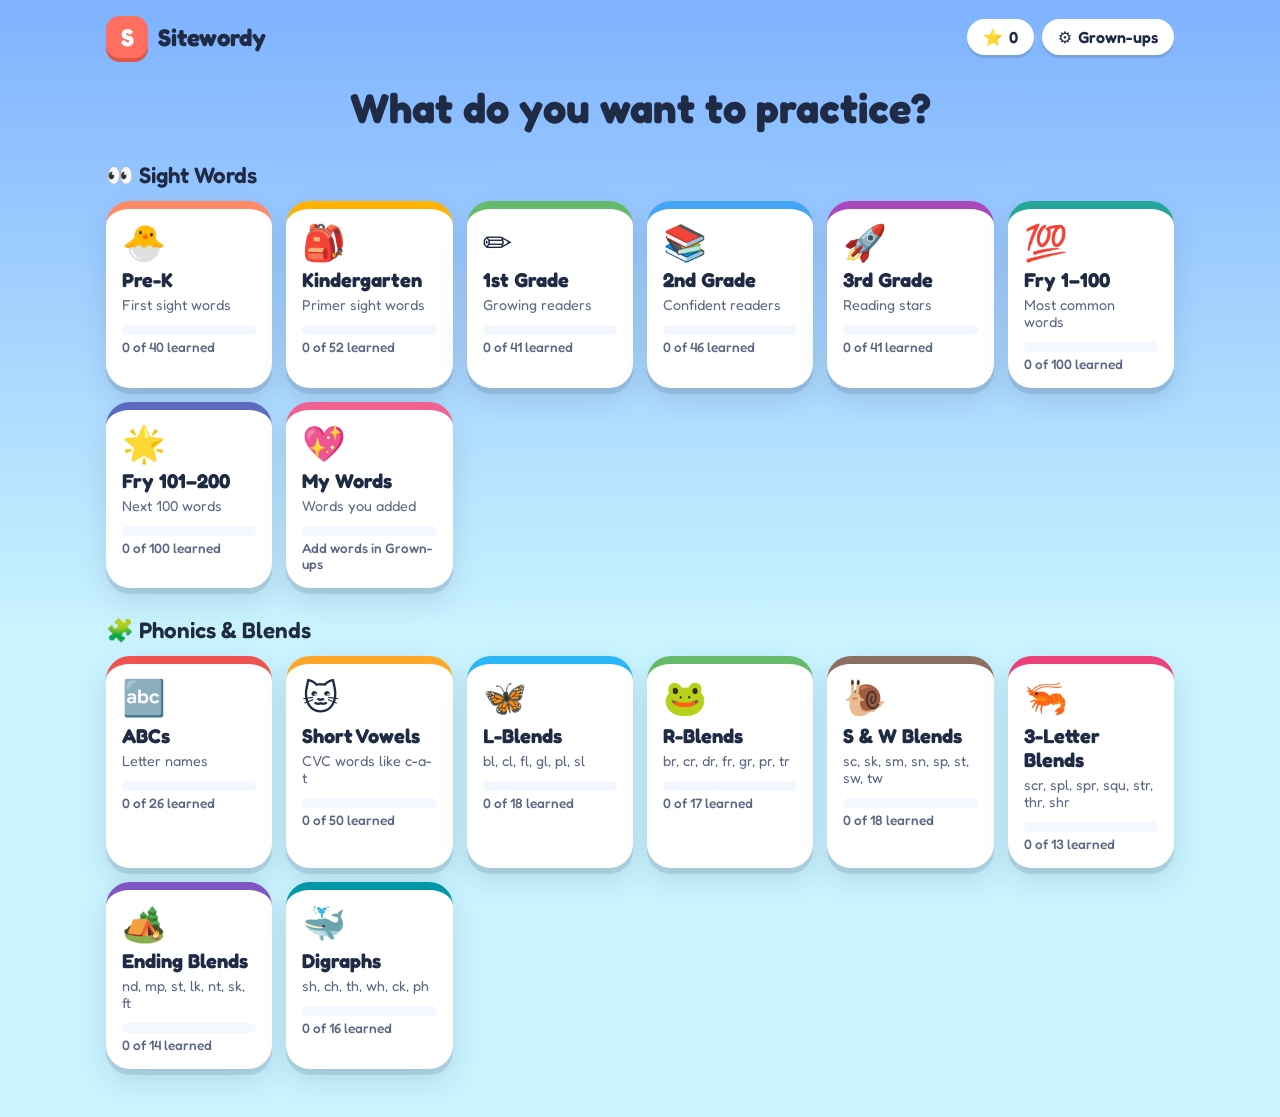
==== game.html @ a6899a13 "Revamp Sitewordy: grade-level sight words, phonics lists, and new games - Replace word lists with Do" ====
<!DOCTYPE html>
<html lang="en" data-theme="sky">
<head>
    <meta charset="UTF-8">
    <meta name="viewport" content="width=device-width, initial-scale=1.0">
    <meta name="theme-color" content="#4f8fe6">
    <title>Play · Sitewordy</title>
    <link rel="icon" href="icon.svg" type="image/svg+xml">
    <link rel="manifest" href="manifest.json">
    <link rel="preconnect" href="https://fonts.googleapis.com">
    <link rel="preconnect" href="https://fonts.gstatic.com" crossorigin>
    <link href="https://fonts.googleapis.com/css2?family=Andika:wght@400;700&family=Fredoka:wght@400;500;600;700&display=swap" rel="stylesheet">
    <link rel="stylesheet" href="styles.css">
</head>
<body class="app">
    <!-- ================= HOME: pick a word list ================= -->
    <section id="screen-home" class="screen" aria-labelledby="home-title">
        <header class="topbar">
            <a href="index.html" class="brand" aria-label="Sitewordy home">
                <span class="brand-mark" aria-hidden="true">S</span>Sitewordy
            </a>
            <div class="topbar-actions">
                <button type="button" class="chip-btn" id="open-stickers" aria-label="Open sticker book">
                    <span aria-hidden="true">⭐</span> <span id="star-total">0</span>
                </button>
                <button type="button" class="chip-btn" id="open-grownups">
                    <span aria-hidden="true">⚙️</span> Grown-ups
                </button>
            </div>
        </header>

        <main class="home-main">
            <h1 id="home-title" class="home-title">What do you want to practice?</h1>

            <h2 class="group-title"><span aria-hidden="true">👀</span> Sight Words</h2>
            <div class="list-grid" id="sight-lists"></div>

            <h2 class="group-title"><span aria-hidden="true">🧩</span> Phonics &amp; Blends</h2>
            <div class="list-grid" id="phonics-lists"></div>
        </main>
    </section>

    <!-- ================= PLAY ================= -->
    <section id="screen-play" class="screen" hidden aria-label="Practice">
        <header class="play-bar">
            <button type="button" class="icon-btn" id="exit-play" aria-label="Stop and go back">✕</button>
            <div class="progress-track" aria-hidden="true"><div class="progress-fill" id="round-progress"></div></div>
            <div class="round-stars" aria-live="polite"><span aria-hidden="true">⭐</span> <span id="round-stars">0</span></div>
        </header>

        <main class="play-main">
            <!-- Flash cards -->
            <div id="flash-view" class="mode-view" hidden>
                <div class="timer-track" id="timer-track" hidden><div class="timer-fill" id="timer-fill"></div></div>
                <button type="button" class="word-card" id="flash-word" aria-label="Hear this word">
                    <span class="word-text" id="flash-text"></span>
                    <span class="tiles" id="flash-tiles" hidden></span>
                    <span class="card-hint">Tap to hear it</span>
                </button>
                <div class="helper-row">
                    <button type="button" class="helper-btn" id="hear-btn"><span aria-hidden="true">🔊</span> Hear it</button>
                    <button type="button" class="helper-btn" id="blend-btn" hidden><span aria-hidden="true">🧩</span> Blend it</button>
                    <button type="button" class="helper-btn mic" id="mic-btn" hidden><span aria-hidden="true">🎤</span> <span class="mic-label">Read it to me</span></button>
                </div>
                <p class="feedback" id="flash-feedback" aria-live="polite"></p>
                <div class="answer-row">
                    <button type="button" class="big-btn again" id="again-btn"><span aria-hidden="true">🔁</span> Practice again</button>
                    <button type="button" class="big-btn gotit" id="gotit-btn"><span aria-hidden="true">👍</span> Got it!</button>
                </div>
            </div>

            <!-- Find it -->
            <div id="find-view" class="mode-view" hidden>
                <div class="find-prompt">
                    <button type="button" class="speaker-btn" id="find-speak" aria-label="Hear the word again">🔊</button>
                    <p id="find-label">Find the word you hear!</p>
                </div>
                <div class="choices" id="find-choices"></div>
                <p class="feedback" id="find-feedback" aria-live="polite"></p>
            </div>
        </main>
    </section>

    <!-- ================= DONE ================= -->
    <section id="screen-done" class="screen" hidden aria-labelledby="done-title">
        <main class="done-main">
            <div class="done-card">
                <div class="done-stars" id="done-stars" aria-hidden="true"></div>
                <h1 id="done-title">Great job!</h1>
                <p id="done-summary" class="done-summary"></p>
                <div id="new-sticker" class="new-sticker" hidden></div>
                <div id="practice-wrap" hidden>
                    <h2 class="small-title">Words to keep practicing</h2>
                    <div class="word-chips" id="practice-words"></div>
                </div>
                <div class="done-actions">
                    <button type="button" class="big-btn again" id="practice-missed-btn" hidden><span aria-hidden="true">🔁</span> Practice these</button>
                    <button type="button" class="big-btn gotit" id="play-again-btn"><span aria-hidden="true">▶️</span> Play again</button>
                    <button type="button" class="link-btn" id="new-list-btn">Pick different words</button>
                </div>
            </div>
        </main>
    </section>

    <!-- ================= DIALOG: choose a game ================= -->
    <dialog id="mode-dialog" class="sheet" aria-labelledby="mode-title">
        <form method="dialog" class="sheet-inner">
            <button type="submit" class="icon-btn sheet-close" value="cancel" aria-label="Close">✕</button>
            <p class="sheet-eyebrow" id="mode-eyebrow"></p>
            <h2 id="mode-title">How do you want to play?</h2>
            <div class="mode-options">
                <button type="submit" class="mode-option" value="flash">
                    <span class="mode-emoji" aria-hidden="true">🃏</span>
                    <span><strong>Flash Cards</strong><small>Read each word out loud. Great with a grown-up!</small></span>
                </button>
                <button type="submit" class="mode-option" value="find">
                    <span class="mode-emoji" aria-hidden="true">👂</span>
                    <span><strong>Find It!</strong><small>Listen to the word, then tap the right card.</small></span>
                </button>
            </div>
            <fieldset class="segmented">
                <legend>How many words?</legend>
                <label><input type="radio" name="round-size" value="10" checked><span>10</span></label>
                <label><input type="radio" name="round-size" value="20"><span>20</span></label>
                <label><input type="radio" name="round-size" value="0"><span>All</span></label>
            </fieldset>
        </form>
    </dialog>

    <!-- ================= DIALOG: sticker book ================= -->
    <dialog id="sticker-dialog" class="sheet" aria-labelledby="sticker-title">
        <form method="dialog" class="sheet-inner">
            <button type="submit" class="icon-btn sheet-close" aria-label="Close">✕</button>
            <h2 id="sticker-title">My Sticker Book</h2>
            <p class="muted" id="sticker-next"></p>
            <div class="sticker-grid" id="sticker-grid"></div>
        </form>
    </dialog>

    <!-- ================= DIALOG: grown-ups ================= -->
    <dialog id="grownups-dialog" class="sheet wide" aria-labelledby="grownups-title">
        <div class="sheet-inner">
            <form method="dialog"><button type="submit" class="icon-btn sheet-close" aria-label="Close">✕</button></form>
            <h2 id="grownups-title">Grown-ups Corner</h2>

            <div class="settings">
                <label class="setting">
                    <span>Sound effects</span>
                    <input type="checkbox" id="set-sound" class="switch">
                </label>
                <label class="setting">
                    <span>Voice speed</span>
                    <select id="set-rate">
                        <option value="0.7">Slow</option>
                        <option value="0.85">Normal</option>
                        <option value="1">Quick</option>
                    </select>
                </label>
                <label class="setting">
                    <span>Flash card timer</span>
                    <select id="set-timer">
                        <option value="0">Off</option>
                        <option value="5">5 seconds</option>
                        <option value="10">10 seconds</option>
                        <option value="15">15 seconds</option>
                    </select>
                </label>
                <label class="setting">
                    <span>Colors</span>
                    <select id="set-theme">
                        <option value="sky">Sky</option>
                        <option value="sunny">Sunny</option>
                        <option value="night">Night</option>
                    </select>
                </label>
            </div>

            <h3>My Words</h3>
            <p class="muted">Add spelling words, names, or anything your child is learning. They show up as their own list.</p>
            <form class="add-word" id="add-word-form">
                <label for="custom-word" class="visually-hidden">New word</label>
                <input type="text" id="custom-word" maxlength="24" autocomplete="off" autocapitalize="off" spellcheck="false" placeholder="Type a word">
                <button type="submit" class="small-btn">Add</button>
            </form>
            <div class="word-chips editable" id="custom-words"></div>

            <h3>Progress</h3>
            <p class="muted">A word counts as <strong>learned</strong> after your child gets it right 3 times.</p>
            <div class="progress-table" id="progress-table"></div>
            <button type="button" class="link-btn danger" id="reset-progress">Reset all progress</button>
        </div>
    </dialog>

    <div class="toast" id="toast" role="status" aria-live="polite"></div>
    <div class="confetti-layer" id="confetti" aria-hidden="true"></div>

    <audio id="correct-sound" src="sounds/correct.mp3" preload="auto"></audio>
    <audio id="incorrect-sound" src="sounds/incorrect.mp3" preload="auto"></audio>

    <script src="js/words.js"></script>
    <script src="js/speech.js"></script>
    <script src="js/app.js"></script>
</body>
</html>
---- styles.css ----
/* ================= Theme tokens ================= */
:root,
[data-theme="sky"] {
    --bg-top: #7fb2ff;
    --bg-bottom: #c9f3ff;
    --surface: #ffffff;
    --surface-soft: #f3f7ff;
    --text: #1f2a44;
    --muted: #5b6784;
    --brand: #ff6f61;
    --brand-dark: #e2544a;
    --accent: #4f8fe6;
    --good: #2fb36d;
    --good-dark: #23915a;
    --again: #ffb74d;
    --again-dark: #f09a1c;
    --focus-mark: #ff6f61;
    --shadow: 0 6px 0 rgba(31, 42, 68, 0.12), 0 12px 28px rgba(31, 42, 68, 0.12);
    --radius: 24px;
    color-scheme: light;
}

[data-theme="sunny"] {
    --bg-top: #ffd76e;
    --bg-bottom: #fff4d1;
    --accent: #f08a24;
    --focus-mark: #e0533d;
}

[data-theme="night"] {
    --bg-top: #1b2140;
    --bg-bottom: #2d3561;
    --surface: #2a3157;
    --surface-soft: #343c68;
    --text: #f4f6ff;
    --muted: #b7bfdc;
    --accent: #8fb4ff;
    --focus-mark: #ff9a8f;
    --shadow: 0 6px 0 rgba(0, 0, 0, 0.25), 0 12px 28px rgba(0, 0, 0, 0.3);
    color-scheme: dark;
}

/* ================= Base ================= */
*,
*::before,
*::after { box-sizing: border-box; }

[hidden] { display: none !important; }

html { -webkit-text-size-adjust: 100%; background: var(--bg-bottom); }

body {
    margin: 0;
    min-height: 100vh;
    font-family: 'Fredoka', 'Trebuchet MS', system-ui, sans-serif;
    color: var(--text);
    background: linear-gradient(180deg, var(--bg-top), var(--bg-bottom) 70vh) no-repeat, var(--bg-bottom);
    -webkit-tap-highlight-color: transparent;
}

button { font: inherit; color: inherit; cursor: pointer; }
button:disabled { cursor: default; }

:focus-visible { outline: 4px solid var(--accent); outline-offset: 3px; }

.muted { color: var(--muted); }

.visually-hidden {
    position: absolute; width: 1px; height: 1px; overflow: hidden;
    clip: rect(0 0 0 0); white-space: nowrap;
}

/* Early-reader font: single-story "a" and "g" like kids learn to write. */
.word-text, .choice, .word-chip, .tile, .reader-font {
    font-family: 'Andika', 'Comic Sans MS', system-ui, sans-serif;
}

/* ================= Shared pieces ================= */
.brand {
    display: inline-flex; align-items: center; gap: 10px;
    font-weight: 700; font-size: 1.5rem; color: var(--text); text-decoration: none;
}

.brand-mark {
    display: grid; place-items: center;
    width: 42px; height: 42px; border-radius: 14px;
    background: var(--brand); color: #fff; font-size: 1.5rem;
    box-shadow: 0 4px 0 var(--brand-dark);
}

.chip-btn {
    display: inline-flex; align-items: center; gap: 6px;
    border: 0; border-radius: 999px; padding: 8px 16px;
    background: var(--surface); box-shadow: 0 3px 0 rgba(0, 0, 0, 0.12);
    font-weight: 600;
}

.icon-btn {
    display: grid; place-items: center;
    width: 48px; height: 48px; border: 0; border-radius: 50%;
    background: var(--surface); box-shadow: 0 3px 0 rgba(0, 0, 0, 0.12);
    font-size: 1.3rem; font-weight: 700;
}

.big-btn {
    display: inline-flex; align-items: center; justify-content: center; gap: 10px;
    min-height: 64px; padding: 12px 28px; border: 0; border-radius: 20px;
    font-size: 1.35rem; font-weight: 600; color: #fff;
    transition: transform 0.1s ease, box-shadow 0.1s ease;
}
.big-btn:active:not(:disabled) { transform: translateY(4px); }
.big-btn:disabled { opacity: 0.55; }
.big-btn.gotit { background: var(--good); box-shadow: 0 6px 0 var(--good-dark); }
.big-btn.gotit:active:not(:disabled) { box-shadow: 0 2px 0 var(--good-dark); }
.big-btn.again { background: var(--again); box-shadow: 0 6px 0 var(--again-dark); color: #4a2b00; }
.big-btn.again:active:not(:disabled) { box-shadow: 0 2px 0 var(--again-dark); }
.big-btn.brand { background: var(--brand); box-shadow: 0 6px 0 var(--brand-dark); text-decoration: none; }

.small-btn {
    border: 0; border-radius: 14px; padding: 10px 18px;
    background: var(--accent); color: #fff; font-weight: 600;
}

.link-btn {
    border: 0; background: none; padding: 10px;
    color: var(--muted); font-weight: 600; text-decoration: underline;
}
.link-btn.danger { color: #d94141; }

/* ================= App: home ================= */
.topbar {
    display: flex; align-items: center; justify-content: space-between; gap: 12px;
    max-width: 1100px; margin: 0 auto; padding: 16px;
}
.topbar-actions { display: flex; gap: 8px; }

.home-main { max-width: 1100px; margin: 0 auto; padding: 0 16px 48px; }

.home-title {
    margin: 8px 0 20px; text-align: center;
    font-size: clamp(1.7rem, 5vw, 2.6rem); font-weight: 700;
}

.group-title { margin: 28px 0 12px; font-size: 1.4rem; font-weight: 600; }

.list-grid {
    display: grid; gap: 14px;
    grid-template-columns: repeat(auto-fill, minmax(160px, 1fr));
}

.list-tile {
    --tile: var(--accent);
    position: relative;
    display: flex; flex-direction: column; align-items: flex-start; gap: 4px;
    padding: 16px; border: 0; border-radius: var(--radius);
    background: var(--surface); box-shadow: var(--shadow);
    border-top: 8px solid var(--tile);
    text-align: left;
    transition: transform 0.15s ease;
}
.list-tile:hover { transform: translateY(-3px); }
.list-tile:active { transform: translateY(2px); }
.tile-emoji { font-size: 2.2rem; line-height: 1; margin-bottom: 4px; }
.tile-title { font-size: 1.25rem; font-weight: 700; }
.tile-sub { font-size: 0.9rem; color: var(--muted); }
.tile-count { font-size: 0.85rem; color: var(--muted); font-weight: 500; }

.tile-meter {
    display: block; width: 100%; height: 10px; margin-top: 8px;
    border-radius: 999px; background: var(--surface-soft); overflow: hidden;
}
.tile-meter > span {
    display: block; height: 100%; border-radius: inherit;
    background: var(--tile, var(--accent)); transition: width 0.4s ease;
}

/* ================= App: play ================= */
.play-bar {
    display: flex; align-items: center; gap: 14px;
    max-width: 900px; margin: 0 auto; padding: 16px;
}

.progress-track {
    flex: 1; height: 18px; border-radius: 999px;
    background: rgba(255, 255, 255, 0.55); overflow: hidden;
}
.progress-fill {
    height: 100%; width: 0; border-radius: inherit;
    background: var(--good); transition: width 0.4s ease;
}

.round-stars {
    min-width: 72px; padding: 8px 14px; border-radius: 999px;
    background: var(--surface); font-weight: 700; text-align: center;
}

.play-main { max-width: 760px; margin: 0 auto; padding: 8px 16px 40px; }
.mode-view { display: flex; flex-direction: column; align-items: center; gap: 18px; }

.timer-track {
    width: min(420px, 100%); height: 10px; border-radius: 999px;
    background: rgba(255, 255, 255, 0.55); overflow: hidden;
}
.timer-fill { height: 100%; width: 100%; background: var(--again); border-radius: inherit; }

.word-card {
    position: relative;
    display: flex; flex-direction: column; align-items: center; justify-content: center;
    width: 100%; min-height: min(46vh, 340px); padding: 32px 16px 48px;
    border: 0; border-radius: 36px;
    background: var(--surface); box-shadow: var(--shadow);
}
.word-card.enter { animation: card-in 0.35s ease-out; }
.word-card.pop { animation: pop 0.45s ease; }
.word-card.nudge { animation: nudge 0.4s ease; }

.word-text {
    font-size: clamp(4rem, 17vw, 8.5rem); font-weight: 700; line-height: 1.1;
    color: var(--text); word-break: break-word;
}
.word-text mark, .choice mark, .word-chip mark {
    background: none; color: var(--focus-mark);
    text-decoration: underline; text-decoration-thickness: 0.08em; text-underline-offset: 0.12em;
}
.word-card.is-letter .word-text { font-size: clamp(5rem, 22vw, 10rem); }
.lower { margin-left: 0.08em; color: var(--accent); }

.card-hint {
    position: absolute; bottom: 16px;
    font-size: 0.95rem; color: var(--muted);
}

/* Blend it: sound tiles slide together */
.tiles { display: flex; gap: 22px; transition: gap 0.6s ease; }
.tiles.joined { gap: 2px; }
.tile {
    display: grid; place-items: center;
    min-width: 1.3em; padding: 0.1em 0.2em; border-radius: 16px;
    background: var(--surface-soft); color: var(--text);
    font-size: clamp(2.8rem, 12vw, 5.5rem); font-weight: 700;
    animation: tile-in 0.4s ease backwards;
}
.tile:nth-child(2) { animation-delay: 0.1s; }
.tile:nth-child(3) { animation-delay: 0.2s; }
.tile:nth-child(4) { animation-delay: 0.3s; }
.tile:nth-child(5) { animation-delay: 0.4s; }
.tile:nth-child(6) { animation-delay: 0.5s; }
.tile.focus { background: var(--focus-mark); color: #fff; }

.helper-row { display: flex; flex-wrap: wrap; justify-content: center; gap: 10px; }
.helper-btn {
    display: inline-flex; align-items: center; gap: 8px;
    min-height: 52px; padding: 10px 20px; border: 0; border-radius: 999px;
    background: var(--surface); box-shadow: 0 4px 0 rgba(0, 0, 0, 0.12);
    font-size: 1.1rem; font-weight: 600;
}
.helper-btn:active { transform: translateY(2px); }
.helper-btn.mic.listening { background: #ff5252; color: #fff; animation: pulse 1.2s ease infinite; }

.feedback { min-height: 1.6em; margin: 0; font-size: 1.3rem; font-weight: 600; text-align: center; }

.answer-row { display: grid; grid-template-columns: 1fr 1fr; gap: 14px; width: 100%; }

/* Find it */
.find-prompt { display: flex; align-items: center; gap: 14px; font-size: 1.4rem; font-weight: 600; }
.find-prompt p { margin: 0; }
.speaker-btn {
    width: 84px; height: 84px; border: 0; border-radius: 50%;
    background: var(--accent); color: #fff; font-size: 2.4rem;
    box-shadow: 0 6px 0 rgba(0, 0, 0, 0.18);
}
.speaker-btn:active { transform: translateY(3px); }

.choices { display: grid; gap: 14px; width: 100%; grid-template-columns: repeat(auto-fit, minmax(180px, 1fr)); }
.choice {
    min-height: 150px; padding: 16px; border: 4px solid transparent; border-radius: 28px;
    background: var(--surface); box-shadow: var(--shadow);
    font-size: clamp(2.6rem, 9vw, 3.8rem); font-weight: 700;
    transition: transform 0.15s ease, opacity 0.3s ease;
}
.choice:hover:not(:disabled) { transform: translateY(-3px); }
.choice.is-letter { font-size: clamp(3rem, 12vw, 4.8rem); }
.choice.right { border-color: var(--good); background: #e5f8ee; color: #1f2a44; animation: pop 0.45s ease; }
.choice.wrong { opacity: 0.4; animation: nudge 0.4s ease; }

/* ================= App: done ================= */
.done-main { display: grid; place-items: center; min-height: 100vh; padding: 16px; }
.done-card {
    width: min(560px, 100%); padding: 32px 24px; border-radius: 36px;
    background: var(--surface); box-shadow: var(--shadow); text-align: center;
}
.done-card h1 { margin: 8px 0; font-size: 2.2rem; }
.done-summary { font-size: 1.15rem; color: var(--muted); }
.done-stars { font-size: 4.5rem; line-height: 1; letter-spacing: 6px; }
.done-stars span { color: #d8deea; display: inline-block; }
.done-stars span.on { color: #ffc83d; animation: star-in 0.5s ease backwards; animation-delay: calc(var(--i) * 0.2s); }
.done-actions { display: flex; flex-direction: column; gap: 12px; margin-top: 20px; }
.small-title { font-size: 1.1rem; margin: 18px 0 8px; }

.new-sticker {
    display: flex; align-items: center; justify-content: center; gap: 12px;
    margin: 12px auto; padding: 12px 16px; border-radius: 20px;
    background: #fff4cc; color: #6b4b00; font-weight: 600;
}
.sticker-big { font-size: 3rem; animation: pop 0.6s ease 0.6s backwards; }

.word-chips { display: flex; flex-wrap: wrap; justify-content: center; gap: 8px; }
.word-chip {
    display: inline-flex; align-items: center; gap: 6px;
    padding: 8px 16px; border: 0; border-radius: 999px;
    background: var(--surface-soft); font-size: 1.4rem; font-weight: 700;
}
.word-chips.editable { justify-content: flex-start; }
.word-chips.editable .word-chip { font-size: 1.1rem; padding: 6px 8px 6px 14px; }
.chip-remove {
    width: 28px; height: 28px; border: 0; border-radius: 50%;
    background: rgba(0, 0, 0, 0.08); font-size: 0.8rem;
}

/* ================= Dialogs ================= */
.sheet {
    width: min(480px, calc(100% - 32px)); max-height: calc(100vh - 32px);
    padding: 0; border: 0; border-radius: 32px;
    background: var(--surface); color: var(--text); box-shadow: 0 20px 60px rgba(0, 0, 0, 0.3);
}
.sheet.wide { width: min(640px, calc(100% - 32px)); }
.sheet::backdrop { background: rgba(20, 28, 50, 0.45); }
.sheet[open] { animation: sheet-in 0.25s ease-out; }
.sheet-inner { position: relative; padding: 28px 24px 24px; }
.sheet-close { position: absolute; top: 14px; right: 14px; background: var(--surface-soft); box-shadow: none; }
.sheet h2 { margin: 0 48px 16px 0; font-size: 1.6rem; }
.sheet h3 { margin: 24px 0 4px; font-size: 1.2rem; }
.sheet-eyebrow { margin: 0 0 4px; font-weight: 600; color: var(--muted); }

.mode-options { display: grid; gap: 12px; }
.mode-option {
    display: flex; align-items: center; gap: 16px;
    padding: 16px; border: 3px solid var(--surface-soft); border-radius: 22px;
    background: var(--surface-soft); text-align: left;
}
.mode-option:hover { border-color: var(--accent); }
.mode-option strong { display: block; font-size: 1.3rem; }
.mode-option small { display: block; color: var(--muted); font-size: 0.95rem; }
.mode-emoji { font-size: 2.6rem; }

.segmented { display: flex; gap: 8px; margin: 20px 0 0; padding: 0; border: 0; }
.segmented legend { margin-bottom: 8px; font-weight: 600; }
.segmented label { flex: 1; }
.segmented input { position: absolute; opacity: 0; }
.segmented span {
    display: block; padding: 10px; border-radius: 14px; text-align: center;
    background: var(--surface-soft); font-weight: 600; cursor: pointer;
}
.segmented input:checked + span { background: var(--accent); color: #fff; }
.segmented input:focus-visible + span { outline: 4px solid var(--accent); outline-offset: 2px; }

.sticker-grid { display: grid; grid-template-columns: repeat(auto-fill, minmax(64px, 1fr)); gap: 10px; }
.sticker {
    display: grid; place-items: center; aspect-ratio: 1;
    border-radius: 18px; background: var(--surface-soft); font-size: 2.2rem;
}
.sticker.locked { color: var(--muted); font-size: 1.4rem; font-weight: 700; opacity: 0.6; }

.settings { display: grid; gap: 10px; }
.setting {
    display: flex; align-items: center; justify-content: space-between; gap: 12px;
    padding: 12px 16px; border-radius: 16px; background: var(--surface-soft); font-weight: 500;
}
.setting select {
    padding: 8px 12px; border: 0; border-radius: 10px;
    background: var(--surface); color: var(--text); font: inherit;
}
.switch {
    appearance: none; position: relative; width: 52px; height: 30px; margin: 0;
    border-radius: 999px; background: #c5cbd9; cursor: pointer; transition: background 0.2s;
}
.switch::after {
    content: ''; position: absolute; top: 3px; left: 3px; width: 24px; height: 24px;
    border-radius: 50%; background: #fff; transition: transform 0.2s;
}
.switch:checked { background: var(--good); }
.switch:checked::after { transform: translateX(22px); }

.add-word { display: flex; gap: 8px; margin: 10px 0; }
.add-word input {
    flex: 1; min-width: 0; padding: 10px 14px; border: 2px solid var(--surface-soft); border-radius: 14px;
    background: var(--surface); color: var(--text); font: inherit; font-size: 1.1rem;
}

.progress-table { display: grid; gap: 10px; margin: 10px 0; }
.progress-row {
    display: grid; grid-template-columns: 9rem 1fr 3.5rem; align-items: center; gap: 10px;
    font-weight: 500;
}
.progress-row .tile-meter { margin: 0; }
.pr-count { text-align: right; color: var(--muted); }
.pr-tricky { grid-column: 1 / -1; margin-top: -4px; font-size: 0.85rem; color: var(--muted); }

/* ================= Toast + confetti ================= */
.toast {
    position: fixed; left: 50%; bottom: 24px; transform: translate(-50%, 120px);
    padding: 12px 20px; border-radius: 999px;
    background: #1f2a44; color: #fff; font-weight: 600;
    opacity: 0; visibility: hidden;
    transition: transform 0.3s ease, opacity 0.3s ease, visibility 0.3s; z-index: 20;
}
.toast.show { transform: translate(-50%, 0); opacity: 1; visibility: visible; }

.confetti-layer { position: fixed; inset: 0; pointer-events: none; overflow: hidden; z-index: 30; }
.confetti-piece {
    position: absolute; top: -20px; width: 10px; height: 16px; border-radius: 3px;
    animation: confetti-fall 2s ease-in forwards;
}

/* ================= Animations ================= */
@keyframes card-in { from { opacity: 0; transform: translateY(20px) scale(0.96); } }
@keyframes pop { 40% { transform: scale(1.07); } }
@keyframes nudge { 20%, 60% { transform: translateX(-10px); } 40%, 80% { transform: translateX(10px); } }
@keyframes tile-in { from { opacity: 0; transform: translateY(-24px); } }
@keyframes pulse { 50% { box-shadow: 0 0 0 10px rgba(255, 82, 82, 0.25); } }
@keyframes star-in { from { opacity: 0; transform: scale(0.2) rotate(-40deg); } }
@keyframes sheet-in { from { opacity: 0; transform: translateY(24px); } }
@keyframes confetti-fall {
    to { transform: translate(var(--drift), 105vh) rotate(var(--spin)); }
}

@media (prefers-reduced-motion: reduce) {
    *, *::before, *::after { animation-duration: 0.01ms !important; transition-duration: 0.01ms !important; }
}

/* ================= Small screens ================= */
@media (max-width: 520px) {
    .brand { font-size: 1.2rem; }
    .brand-mark { width: 36px; height: 36px; font-size: 1.25rem; }
    .chip-btn { padding: 8px 12px; }
    .list-grid { grid-template-columns: repeat(2, 1fr); gap: 10px; }
    .list-tile { padding: 12px; }
    .tile-emoji { font-size: 1.8rem; }
    .tile-title { font-size: 1.1rem; }
    .big-btn { font-size: 1.1rem; padding: 10px 14px; min-height: 58px; }
    .tiles { gap: 12px; }
    .choices { grid-template-columns: 1fr; }
    .choice { min-height: 104px; }
    .progress-row { grid-template-columns: 7rem 1fr 3rem; font-size: 0.95rem; }
}

/* ================= Landing page ================= */
.site-header {
    display: flex; align-items: center; justify-content: space-between; gap: 12px;
    max-width: 1100px; margin: 0 auto; padding: 18px 16px;
}
.site-header nav { display: flex; align-items: center; gap: 18px; }
.site-header nav a:not(.big-btn) { color: var(--text); font-weight: 600; text-decoration: none; }

.hero {
    display: grid; grid-template-columns: 1.1fr 0.9fr; align-items: center; gap: 32px;
    max-width: 1100px; margin: 0 auto; padding: 32px 16px 56px;
}
.hero h1 { margin: 0 0 16px; font-size: clamp(2.3rem, 6vw, 3.8rem); line-height: 1.05; }
.hero h1 em { font-style: normal; color: var(--brand); }
.hero p { margin: 0 0 24px; font-size: 1.25rem; color: var(--muted); max-width: 34ch; }
.hero-actions { display: flex; flex-wrap: wrap; align-items: center; gap: 16px; }

.hero-card {
    position: relative; padding: 36px 24px; border-radius: 40px;
    background: var(--surface); box-shadow: var(--shadow); text-align: center;
}
.hero-card .word-text { font-size: clamp(4rem, 12vw, 7rem); }
.hero-card .hero-tiles { display: flex; justify-content: center; gap: 8px; margin-top: 12px; }
.hero-card .tile { font-size: 2.2rem; }
.hero-badge {
    position: absolute; top: -16px; right: 20px;
    padding: 8px 14px; border-radius: 999px;
    background: #ffc83d; color: #5a3d00; font-weight: 700; transform: rotate(4deg);
}

.band { background: var(--surface); }
.section { max-width: 1100px; margin: 0 auto; padding: 56px 16px; }
.section h2 { margin: 0 0 8px; font-size: clamp(1.8rem, 4vw, 2.4rem); text-align: center; }
.section .lead { margin: 0 auto 32px; max-width: 60ch; text-align: center; font-size: 1.15rem; color: var(--muted); }

.feature-grid { display: grid; gap: 18px; grid-template-columns: repeat(auto-fit, minmax(230px, 1fr)); }
.feature {
    padding: 24px; border-radius: var(--radius); background: var(--surface-soft);
}
.feature.raised { background: var(--surface); box-shadow: var(--shadow); }
.feature .f-emoji { font-size: 2.4rem; }
.feature h3 { margin: 8px 0 6px; font-size: 1.3rem; }
.feature p { margin: 0; color: var(--muted); line-height: 1.5; }

.lists-cols { display: grid; gap: 18px; grid-template-columns: repeat(auto-fit, minmax(280px, 1fr)); }
.lists-cols ul { margin: 0; padding-left: 1.2em; line-height: 1.9; color: var(--muted); }
.lists-cols li strong { color: var(--text); }

.steps { display: grid; gap: 18px; grid-template-columns: repeat(auto-fit, minmax(220px, 1fr)); counter-reset: step; }
.step { position: relative; padding: 24px 24px 24px 76px; border-radius: var(--radius); background: var(--surface); box-shadow: var(--shadow); }
.step::before {
    counter-increment: step; content: counter(step);
    position: absolute; left: 20px; top: 22px;
    display: grid; place-items: center; width: 40px; height: 40px; border-radius: 50%;
    background: var(--brand); color: #fff; font-weight: 700; font-size: 1.2rem;
}
.step h3 { margin: 0 0 6px; }
.step p { margin: 0; color: var(--muted); line-height: 1.5; }

.cta { text-align: center; }
.cta .big-btn { margin-top: 8px; }

.site-footer { padding: 28px 16px; text-align: center; color: var(--muted); }

@media (max-width: 800px) {
    .hero { grid-template-columns: 1fr; text-align: center; padding-top: 16px; }
    .hero p { margin-left: auto; margin-right: auto; }
    .hero-actions { justify-content: center; }
    .site-header nav a:not(.big-btn) { display: none; }
}
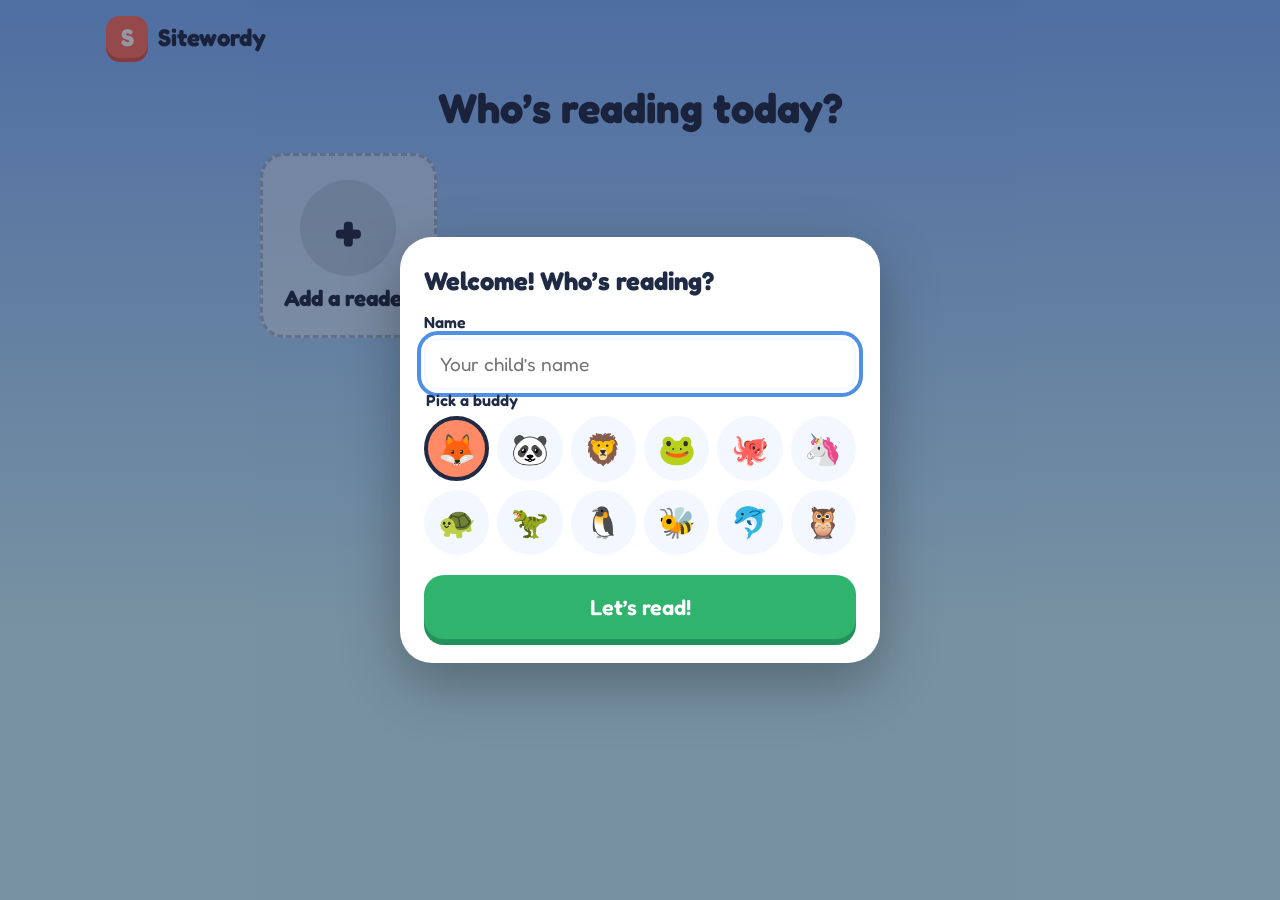
==== commit 03f753b9: "Add Build It game and separate reader profiles - Build It: tap letter tiles (sound tiles for phonics" ====
--- a/game.html
+++ b/game.html
@@ -13,6 +13,19 @@
     <link rel="stylesheet" href="styles.css">
 </head>
 <body class="app">
+    <!-- ================= WHO'S READING ================= -->
+    <section id="screen-profiles" class="screen" hidden aria-labelledby="profiles-title">
+        <header class="topbar">
+            <a href="index.html" class="brand" aria-label="Sitewordy home">
+                <span class="brand-mark" aria-hidden="true">S</span>Sitewordy
+            </a>
+        </header>
+        <main class="home-main">
+            <h1 id="profiles-title" class="home-title">Who’s reading today?</h1>
+            <div class="profile-grid" id="profile-grid"></div>
+        </main>
+    </section>
+
     <!-- ================= HOME: pick a word list ================= -->
     <section id="screen-home" class="screen" aria-labelledby="home-title">
         <header class="topbar">
@@ -20,6 +33,10 @@
                 <span class="brand-mark" aria-hidden="true">S</span>Sitewordy
             </a>
             <div class="topbar-actions">
+                <button type="button" class="chip-btn reader-chip" id="switch-reader" aria-label="Switch reader">
+                    <span class="reader-avatar" id="reader-avatar" aria-hidden="true"></span>
+                    <span id="reader-name"></span>
+                </button>
                 <button type="button" class="chip-btn" id="open-stickers" aria-label="Open sticker book">
                     <span aria-hidden="true">⭐</span> <span id="star-total">0</span>
                 </button>
@@ -77,6 +94,19 @@
                 </div>
                 <div class="choices" id="find-choices"></div>
                 <p class="feedback" id="find-feedback" aria-live="polite"></p>
+            </div>
+
+            <!-- Build it -->
+            <div id="build-view" class="mode-view" hidden>
+                <div class="build-model">
+                    <button type="button" class="speaker-btn" id="build-speak" aria-label="Hear the word">🔊</button>
+                    <span class="word-text build-word" id="build-word"></span>
+                    <span class="build-hidden" id="build-hidden" hidden>Listen and build!</span>
+                    <button type="button" class="helper-btn" id="build-peek" hidden><span aria-hidden="true">👀</span> Peek</button>
+                </div>
+                <div class="slots" id="build-slots" aria-label="Your word"></div>
+                <div class="tray" id="build-tray" aria-label="Letters"></div>
+                <p class="feedback" id="build-feedback" aria-live="polite"></p>
             </div>
         </main>
     </section>
@@ -117,6 +147,10 @@
                     <span class="mode-emoji" aria-hidden="true">👂</span>
                     <span><strong>Find It!</strong><small>Listen to the word, then tap the right card.</small></span>
                 </button>
+                <button type="submit" class="mode-option" value="build" id="mode-build">
+                    <span class="mode-emoji" aria-hidden="true">🔨</span>
+                    <span><strong>Build It!</strong><small>Tap the letters to build the word.</small></span>
+                </button>
             </div>
             <fieldset class="segmented">
                 <legend>How many words?</legend>
@@ -124,6 +158,22 @@
                 <label><input type="radio" name="round-size" value="20"><span>20</span></label>
                 <label><input type="radio" name="round-size" value="0"><span>All</span></label>
             </fieldset>
+        </form>
+    </dialog>
+
+    <!-- ================= DIALOG: add / edit a reader ================= -->
+    <dialog id="profile-dialog" class="sheet" aria-labelledby="profile-dialog-title">
+        <form class="sheet-inner" id="profile-form">
+            <button type="button" class="icon-btn sheet-close" id="profile-cancel" aria-label="Close">✕</button>
+            <h2 id="profile-dialog-title">Add a reader</h2>
+            <label for="profile-name" class="field-label">Name</label>
+            <input type="text" id="profile-name" class="text-input" maxlength="16" required autocomplete="off" placeholder="Your child’s name">
+            <fieldset class="avatar-picker">
+                <legend class="field-label">Pick a buddy</legend>
+                <div class="avatar-grid" id="avatar-grid"></div>
+            </fieldset>
+            <button type="submit" class="big-btn gotit wide-btn" id="profile-save">Let’s read!</button>
+            <button type="button" class="link-btn danger" id="profile-delete" hidden>Remove this reader</button>
         </form>
     </dialog>
 
@@ -143,6 +193,12 @@
             <form method="dialog"><button type="submit" class="icon-btn sheet-close" aria-label="Close">✕</button></form>
             <h2 id="grownups-title">Grown-ups Corner</h2>
 
+            <h3>Readers</h3>
+            <div class="reader-list" id="reader-list"></div>
+            <button type="button" class="small-btn" id="add-reader-btn">+ Add a reader</button>
+
+            <h3 id="settings-title">Settings</h3>
+
             <div class="settings">
                 <label class="setting">
                     <span>Sound effects</span>
@@ -164,6 +220,10 @@
                         <option value="10">10 seconds</option>
                         <option value="15">15 seconds</option>
                     </select>
+                </label>
+                <label class="setting">
+                    <span>Build It: hide the word<small>A spelling challenge. Kids can still peek.</small></span>
+                    <input type="checkbox" id="set-build-hide" class="switch">
                 </label>
                 <label class="setting">
                     <span>Colors</span>
--- a/styles.css
+++ b/styles.css
@@ -283,6 +283,90 @@
 .choice.right { border-color: var(--good); background: #e5f8ee; color: #1f2a44; animation: pop 0.45s ease; }
 .choice.wrong { opacity: 0.4; animation: nudge 0.4s ease; }
 
+/* Build it */
+.build-model { display: flex; align-items: center; justify-content: center; gap: 16px; min-height: 96px; flex-wrap: wrap; }
+.build-word { font-size: clamp(2.8rem, 10vw, 4.5rem); }
+.build-hidden { font-size: 1.4rem; font-weight: 600; }
+
+.slots { display: flex; flex-wrap: wrap; justify-content: center; gap: 10px; transition: gap 0.5s ease; }
+.slots.joined { gap: 3px; }
+.slot {
+    display: grid; place-items: center;
+    min-width: 72px; height: 88px; padding: 0 10px; border: 4px dashed rgba(31, 42, 68, 0.25); border-radius: 18px;
+    background: rgba(255, 255, 255, 0.5);
+    font-family: 'Andika', 'Comic Sans MS', system-ui, sans-serif; font-size: 3rem; font-weight: 700; color: var(--text);
+}
+.slot.filled { border-style: solid; border-color: var(--accent); background: var(--surface); animation: pop 0.25s ease; }
+.slot.right { border-color: var(--good); background: #e5f8ee; color: #1f2a44; }
+.slot.wrong { border-color: #ef5350; background: #ffe5e3; color: #1f2a44; animation: nudge 0.4s ease; }
+
+.tray {
+    display: flex; flex-wrap: wrap; justify-content: center; gap: 12px;
+    width: 100%; padding: 18px; border-radius: 28px; background: rgba(255, 255, 255, 0.35);
+}
+.build-tile {
+    min-width: 72px; height: 80px; border: 0; font-size: 2.6rem;
+    background: var(--surface); box-shadow: 0 5px 0 rgba(0, 0, 0, 0.14);
+    animation: none; transition: transform 0.1s ease, opacity 0.2s ease;
+}
+.build-tile:active:not(:disabled) { transform: translateY(3px); box-shadow: 0 2px 0 rgba(0, 0, 0, 0.14); }
+.build-tile.used { opacity: 0.2; box-shadow: none; }
+
+/* Readers (profiles) */
+.profile-grid {
+    display: grid; gap: 18px; max-width: 760px; margin: 12px auto 0;
+    grid-template-columns: repeat(auto-fill, minmax(170px, 1fr));
+}
+.profile-card {
+    --tile: var(--accent);
+    display: flex; flex-direction: column; align-items: center; gap: 8px;
+    padding: 24px 16px; border: 0; border-radius: var(--radius);
+    background: var(--surface); box-shadow: var(--shadow);
+    transition: transform 0.15s ease;
+}
+.profile-card:hover { transform: translateY(-4px); }
+.profile-avatar {
+    display: grid; place-items: center; width: 96px; height: 96px; border-radius: 50%;
+    background: var(--tile); font-size: 3.4rem; color: #fff; font-weight: 700;
+}
+.profile-name { font-size: 1.4rem; font-weight: 700; }
+.profile-stars { color: var(--muted); font-weight: 600; }
+.profile-card.add { background: rgba(255, 255, 255, 0.45); box-shadow: none; border: 3px dashed rgba(31, 42, 68, 0.25); }
+.profile-card.add .profile-avatar { background: rgba(31, 42, 68, 0.12); color: var(--text); }
+
+.reader-chip { padding: 4px 14px 4px 4px; }
+.reader-avatar {
+    display: inline-grid; place-items: center; width: 34px; height: 34px; border-radius: 50%;
+    background: var(--surface-soft); font-size: 1.3rem;
+}
+
+.field-label { display: block; margin: 12px 0 6px; font-weight: 600; }
+.text-input {
+    width: 100%; padding: 12px 14px; border: 2px solid var(--surface-soft); border-radius: 14px;
+    background: var(--surface); color: var(--text); font: inherit; font-size: 1.2rem;
+}
+.avatar-picker { margin: 0; padding: 0; border: 0; }
+.avatar-grid { display: grid; grid-template-columns: repeat(6, 1fr); gap: 8px; }
+.avatar-option { position: relative; cursor: pointer; }
+.avatar-option input { position: absolute; opacity: 0; }
+.avatar-option span {
+    display: grid; place-items: center; aspect-ratio: 1; border-radius: 50%;
+    background: var(--surface-soft); font-size: 1.9rem; border: 4px solid transparent;
+}
+.avatar-option input:checked + span { background: var(--tile); border-color: var(--text); }
+.avatar-option input:focus-visible + span { outline: 4px solid var(--accent); outline-offset: 2px; }
+.wide-btn { width: 100%; margin-top: 20px; }
+#profile-delete { display: block; margin: 8px auto 0; }
+
+.reader-list { display: grid; gap: 8px; margin: 8px 0 12px; }
+.reader-row {
+    display: flex; align-items: center; gap: 12px;
+    padding: 8px 12px; border-radius: 16px; background: var(--surface-soft); font-weight: 600;
+}
+.reader-row-name { flex: 1; }
+.small-btn.ghost { background: var(--surface); color: var(--text); padding: 6px 14px; }
+.setting small { display: block; font-size: 0.85rem; color: var(--muted); font-weight: 400; }
+
 /* ================= App: done ================= */
 .done-main { display: grid; place-items: center; min-height: 100vh; padding: 16px; }
 .done-card {
@@ -442,6 +526,13 @@
     .choices { grid-template-columns: 1fr; }
     .choice { min-height: 104px; }
     .progress-row { grid-template-columns: 7rem 1fr 3rem; font-size: 0.95rem; }
+    .slot { min-width: 54px; height: 70px; font-size: 2.3rem; }
+    .build-tile { min-width: 58px; height: 66px; font-size: 2.1rem; }
+    .tray { gap: 8px; padding: 12px; }
+    .profile-grid { grid-template-columns: repeat(2, 1fr); gap: 12px; }
+    .profile-avatar { width: 76px; height: 76px; font-size: 2.6rem; }
+    .reader-chip #reader-name { display: none; }
+    .reader-chip { padding: 4px; }
 }
 
 /* ================= Landing page ================= */
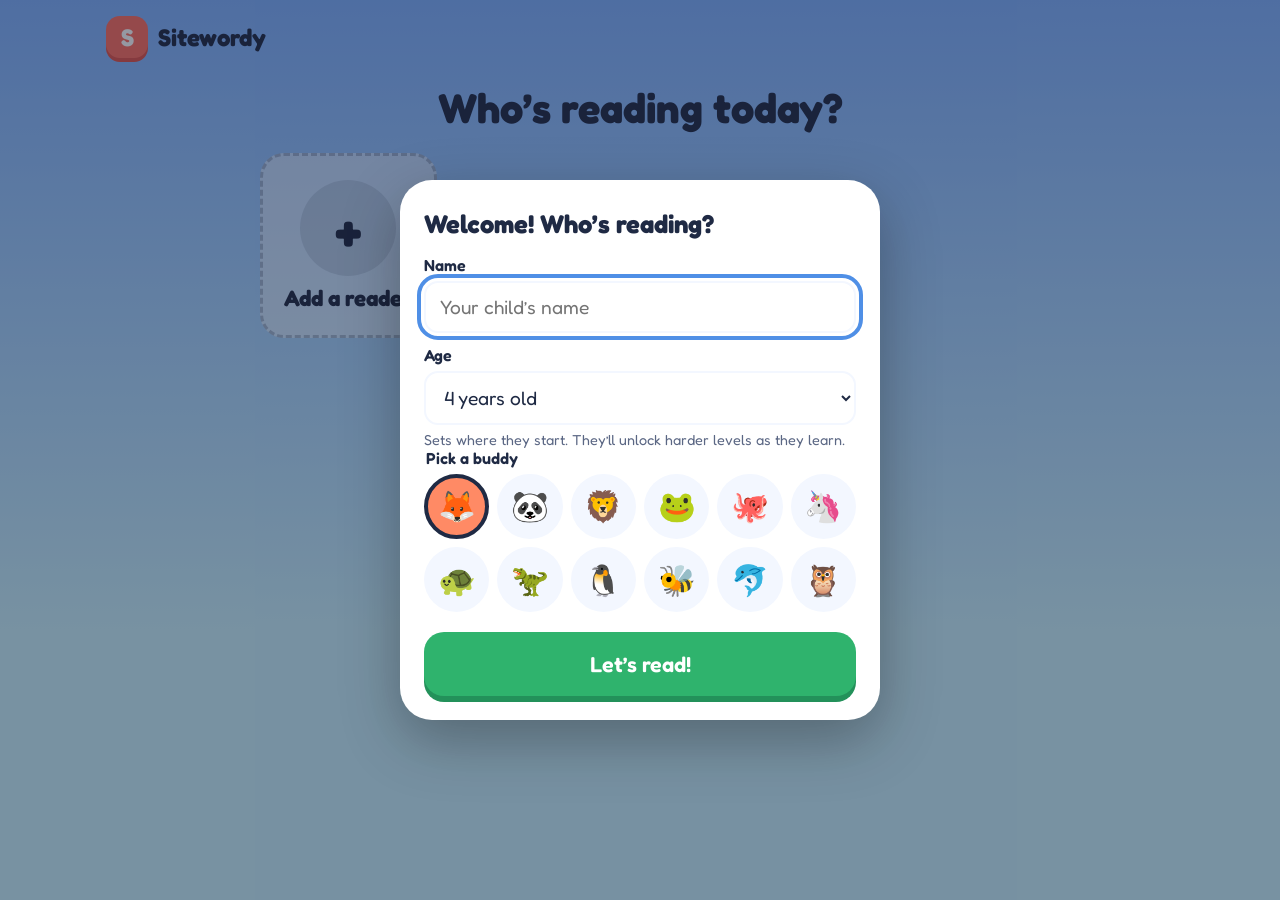
==== commit 8f72fb7b: "Add age-based learning levels and difficulty progression - Five levels (Little Readers to 3rd Grade)" ====
--- a/game.html
+++ b/game.html
@@ -49,11 +49,10 @@
         <main class="home-main">
             <h1 id="home-title" class="home-title">What do you want to practice?</h1>
 
-            <h2 class="group-title"><span aria-hidden="true">👀</span> Sight Words</h2>
-            <div class="list-grid" id="sight-lists"></div>
-
-            <h2 class="group-title"><span aria-hidden="true">🧩</span> Phonics &amp; Blends</h2>
-            <div class="list-grid" id="phonics-lists"></div>
+            <div id="learning-path"></div>
+
+            <h2 class="group-title"><span aria-hidden="true">💖</span> My Words</h2>
+            <div class="list-grid" id="my-lists"></div>
         </main>
     </section>
 
@@ -118,6 +117,7 @@
                 <div class="done-stars" id="done-stars" aria-hidden="true"></div>
                 <h1 id="done-title">Great job!</h1>
                 <p id="done-summary" class="done-summary"></p>
+                <div id="level-up" class="level-up" hidden></div>
                 <div id="new-sticker" class="new-sticker" hidden></div>
                 <div id="practice-wrap" hidden>
                     <h2 class="small-title">Words to keep practicing</h2>
@@ -154,6 +154,7 @@
             </div>
             <fieldset class="segmented">
                 <legend>How many words?</legend>
+                <label><input type="radio" name="round-size" value="5"><span>5</span></label>
                 <label><input type="radio" name="round-size" value="10" checked><span>10</span></label>
                 <label><input type="radio" name="round-size" value="20"><span>20</span></label>
                 <label><input type="radio" name="round-size" value="0"><span>All</span></label>
@@ -168,6 +169,16 @@
             <h2 id="profile-dialog-title">Add a reader</h2>
             <label for="profile-name" class="field-label">Name</label>
             <input type="text" id="profile-name" class="text-input" maxlength="16" required autocomplete="off" placeholder="Your child’s name">
+            <label for="profile-age" class="field-label">Age</label>
+            <select id="profile-age" class="text-input">
+                <option value="3">3 years old</option>
+                <option value="4">4 years old</option>
+                <option value="5">5 years old</option>
+                <option value="6">6 years old</option>
+                <option value="7">7 years old</option>
+                <option value="8">8 or older</option>
+            </select>
+            <p class="muted field-note">Sets where they start. They’ll unlock harder levels as they learn.</p>
             <fieldset class="avatar-picker">
                 <legend class="field-label">Pick a buddy</legend>
                 <div class="avatar-grid" id="avatar-grid"></div>
@@ -222,8 +233,16 @@
                     </select>
                 </label>
                 <label class="setting">
-                    <span>Build It: hide the word<small>A spelling challenge. Kids can still peek.</small></span>
-                    <input type="checkbox" id="set-build-hide" class="switch">
+                    <span>Build It spelling challenge<small>Hides the word so kids spell from listening. They can still peek.</small></span>
+                    <select id="set-build-hide">
+                        <option value="auto">From 2nd grade</option>
+                        <option value="always">Always</option>
+                        <option value="never">Never</option>
+                    </select>
+                </label>
+                <label class="setting">
+                    <span>Unlock all levels<small>Let your child play any level, not just the ones they’ve reached.</small></span>
+                    <input type="checkbox" id="set-unlock-all" class="switch">
                 </label>
                 <label class="setting">
                     <span>Colors</span>
--- a/styles.css
+++ b/styles.css
@@ -272,6 +272,7 @@
 .speaker-btn:active { transform: translateY(3px); }
 
 .choices { display: grid; gap: 14px; width: 100%; grid-template-columns: repeat(auto-fit, minmax(180px, 1fr)); }
+.choices.four { grid-template-columns: 1fr 1fr; }
 .choice {
     min-height: 150px; padding: 16px; border: 4px solid transparent; border-radius: 28px;
     background: var(--surface); box-shadow: var(--shadow);
@@ -282,6 +283,49 @@
 .choice.is-letter { font-size: clamp(3rem, 12vw, 4.8rem); }
 .choice.right { border-color: var(--good); background: #e5f8ee; color: #1f2a44; animation: pop 0.45s ease; }
 .choice.wrong { opacity: 0.4; animation: nudge 0.4s ease; }
+
+/* Learning path */
+.stage {
+    margin: 22px 0; padding: 18px; border-radius: 30px;
+    background: rgba(255, 255, 255, 0.28);
+    scroll-margin-top: 12px;
+}
+.stage.current { background: rgba(255, 255, 255, 0.5); box-shadow: inset 0 0 0 4px var(--accent); }
+.stage-head { display: flex; align-items: center; gap: 14px; flex-wrap: wrap; margin-bottom: 14px; }
+.stage-badge {
+    display: grid; place-items: center; width: 56px; height: 56px; border-radius: 18px;
+    background: var(--surface); box-shadow: 0 3px 0 rgba(0, 0, 0, 0.1); font-size: 1.9rem;
+}
+.stage-text { flex: 1; min-width: 0; }
+.stage-title { margin: 0; font-size: 1.35rem; }
+.stage-sub { margin: 2px 0 0; color: var(--muted); font-weight: 500; }
+.stage-here {
+    padding: 6px 14px; border-radius: 999px;
+    background: var(--accent); color: #fff; font-weight: 600;
+}
+.stage.locked .stage-head { margin-bottom: 0; }
+.stage.locked .stage-badge { background: var(--surface-soft); box-shadow: none; }
+.stage.locked .stage-title { color: var(--muted); }
+.stage-lock { margin: 12px 0; font-weight: 600; }
+.list-tile.locked { opacity: 0.55; filter: grayscale(0.6); box-shadow: none; }
+.list-tile.locked:hover { transform: none; }
+.list-tile.next-up { box-shadow: 0 0 0 4px var(--good), var(--shadow); }
+.next-badge {
+    position: absolute; top: -12px; right: 12px;
+    padding: 4px 10px; border-radius: 999px;
+    background: var(--good); color: #fff; font-size: 0.85rem; font-weight: 700;
+    animation: pop 1.6s ease infinite;
+}
+
+.level-up {
+    display: flex; align-items: center; justify-content: center; gap: 14px;
+    margin: 14px auto; padding: 14px 18px; border-radius: 22px;
+    background: linear-gradient(135deg, #ffe082, #ffb74d); color: #4a2b00; text-align: left;
+    animation: pop 0.6s ease 0.4s backwards;
+}
+.level-up strong { display: block; font-size: 1.4rem; }
+.level-up-emoji { font-size: 2.8rem; }
+.field-note { margin: 6px 0 0; font-size: 0.9rem; }
 
 /* Build it */
 .build-model { display: flex; align-items: center; justify-content: center; gap: 16px; min-height: 96px; flex-wrap: wrap; }
@@ -524,6 +568,8 @@
     .big-btn { font-size: 1.1rem; padding: 10px 14px; min-height: 58px; }
     .tiles { gap: 12px; }
     .choices { grid-template-columns: 1fr; }
+    .choices.four { grid-template-columns: 1fr 1fr; }
+    .choices.four .choice { font-size: 2.2rem; }
     .choice { min-height: 104px; }
     .progress-row { grid-template-columns: 7rem 1fr 3rem; font-size: 0.95rem; }
     .slot { min-width: 54px; height: 70px; font-size: 2.3rem; }
